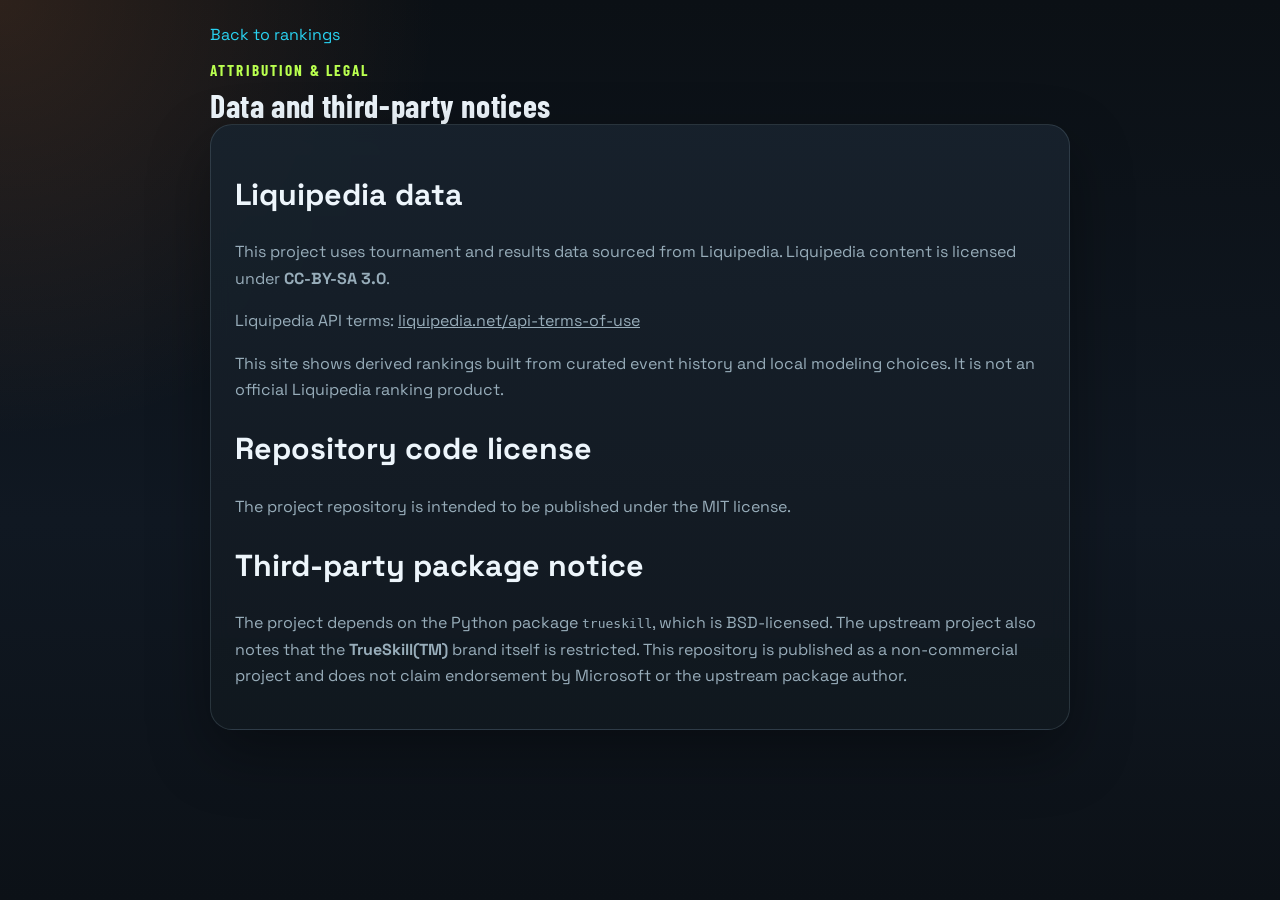
==== docs/legal.html @ 913ac441 "Initial public release" ====
<!doctype html>
<html lang="en">
  <head>
    <meta charset="utf-8">
    <meta name="viewport" content="width=device-width, initial-scale=1">
    <title>tmrank attribution and legal</title>
    <link rel="preconnect" href="https://fonts.googleapis.com">
    <link rel="preconnect" href="https://fonts.gstatic.com" crossorigin>
    <link
      href="https://fonts.googleapis.com/css2?family=Barlow+Condensed:wght@500;600;700&family=Space+Grotesk:wght@400;500;700&display=swap"
      rel="stylesheet"
    >
    <link rel="stylesheet" href="./assets/styles.css">
  </head>
  <body class="subpage-body">
    <main class="subpage">
      <a class="subpage__back" href="./index.html">Back to rankings</a>
      <p class="section__eyebrow">Attribution & legal</p>
      <h1>Data and third-party notices</h1>
      <div class="card prose">
        <h2>Liquipedia data</h2>
        <p>
          This project uses tournament and results data sourced from Liquipedia. Liquipedia content is licensed under
          <strong>CC-BY-SA 3.0</strong>.
        </p>
        <p>
          Liquipedia API terms: <a href="https://liquipedia.net/api-terms-of-use" target="_blank" rel="noreferrer">liquipedia.net/api-terms-of-use</a>
        </p>
        <p>
          This site shows derived rankings built from curated event history and local modeling choices. It is not an
          official Liquipedia ranking product.
        </p>
        <h2>Repository code license</h2>
        <p>
          The project repository is intended to be published under the MIT license.
        </p>
        <h2>Third-party package notice</h2>
        <p>
          The project depends on the Python package <code>trueskill</code>, which is BSD-licensed. The upstream project
          also notes that the <strong>TrueSkill(TM)</strong> brand itself is restricted. This repository is published as
          a non-commercial project and does not claim endorsement by Microsoft or the upstream package author.
        </p>
      </div>
    </main>
  </body>
</html>
---- docs/assets/styles.css ----
:root {
  --bg: #0c1117;
  --bg-panel: #141c24;
  --bg-panel-strong: #19242f;
  --line: rgba(183, 212, 227, 0.15);
  --text: #edf5fb;
  --muted: #98adba;
  --accent: #29d3f2;
  --accent-2: #b9ff4f;
  --accent-3: #ff8c42;
  --shadow: 0 24px 60px rgba(0, 0, 0, 0.35);
}

* {
  box-sizing: border-box;
}

html {
  scroll-behavior: smooth;
}

body {
  margin: 0;
  min-height: 100vh;
  background:
    radial-gradient(circle at top left, rgba(41, 211, 242, 0.16), transparent 28%),
    radial-gradient(circle at top right, rgba(255, 140, 66, 0.12), transparent 32%),
    linear-gradient(180deg, #0b1015 0%, #101822 55%, #0c1117 100%);
  color: var(--text);
  font-family: "Space Grotesk", sans-serif;
}

a {
  color: inherit;
}

.site-shell,
.subpage {
  width: min(1180px, calc(100% - 32px));
  margin: 0 auto;
  padding: 24px 0 48px;
}

.hero {
  padding: 36px 0 18px;
}

.hero__eyebrow,
.section__eyebrow {
  margin: 0 0 8px;
  color: var(--accent-2);
  font: 700 0.95rem/1 "Barlow Condensed", sans-serif;
  letter-spacing: 0.14em;
  text-transform: uppercase;
}

.hero__grid {
  display: grid;
  grid-template-columns: 1.7fr 1fr;
  gap: 20px;
  align-items: stretch;
}

.hero h1,
.subpage h1,
.section h2 {
  margin: 0;
  font-family: "Barlow Condensed", sans-serif;
  letter-spacing: 0.02em;
}

.hero h1 {
  font-size: clamp(3rem, 10vw, 6rem);
  line-height: 0.92;
}

.hero__lede {
  max-width: 700px;
  margin: 14px 0 0;
  color: var(--muted);
  font-size: 1.08rem;
  line-height: 1.7;
}

.card {
  border: 1px solid var(--line);
  background: linear-gradient(180deg, rgba(24, 35, 46, 0.9), rgba(17, 24, 31, 0.94));
  border-radius: 22px;
  box-shadow: var(--shadow);
  backdrop-filter: blur(10px);
}

.hero__meta {
  padding: 22px;
}

.stat {
  display: flex;
  flex-direction: column;
  gap: 6px;
}

.stat__label {
  color: var(--muted);
  font-size: 0.85rem;
  text-transform: uppercase;
  letter-spacing: 0.12em;
}

.stat__value {
  font: 700 2rem/1 "Barlow Condensed", sans-serif;
}

.hero__method,
.section__copy,
.site-footer__copy,
.subpage .prose p,
.subpage .prose li {
  color: var(--muted);
  line-height: 1.65;
}

.hero__actions,
.site-footer__links {
  display: flex;
  flex-wrap: wrap;
  gap: 12px;
  margin-top: 20px;
}

.button {
  display: inline-flex;
  align-items: center;
  justify-content: center;
  padding: 12px 16px;
  border-radius: 999px;
  border: 1px solid var(--line);
  text-decoration: none;
  background: rgba(255, 255, 255, 0.03);
  transition: transform 180ms ease, border-color 180ms ease, background 180ms ease;
}

.button:hover {
  transform: translateY(-1px);
  border-color: rgba(41, 211, 242, 0.45);
  background: rgba(41, 211, 242, 0.08);
}

.button--accent {
  border-color: rgba(41, 211, 242, 0.45);
  background: linear-gradient(135deg, rgba(41, 211, 242, 0.18), rgba(185, 255, 79, 0.12));
}

.is-hidden {
  display: none;
}

.content {
  display: flex;
  flex-direction: column;
  gap: 28px;
}

.section {
  display: flex;
  flex-direction: column;
  gap: 14px;
}

.section--split {
  display: grid;
  grid-template-columns: 1fr 1fr;
  gap: 24px;
}

.section__header {
  display: flex;
  justify-content: space-between;
  gap: 20px;
  align-items: end;
}

.section__header h2 {
  font-size: clamp(2rem, 5vw, 3rem);
}

.section__copy {
  max-width: 420px;
  margin: 0;
}

.table-card,
.timeline-card {
  padding: 18px;
}

table {
  width: 100%;
  border-collapse: collapse;
}

th,
td {
  padding: 12px 10px;
  text-align: left;
  border-bottom: 1px solid rgba(183, 212, 227, 0.1);
  font-size: 0.95rem;
}

th {
  color: var(--muted);
  font-size: 0.8rem;
  letter-spacing: 0.12em;
  text-transform: uppercase;
}

tbody tr:hover {
  background: rgba(41, 211, 242, 0.04);
}

.rank-pill {
  display: inline-flex;
  min-width: 34px;
  justify-content: center;
  padding: 6px 9px;
  border-radius: 999px;
  background: rgba(185, 255, 79, 0.12);
  color: var(--accent-2);
  font: 700 0.95rem/1 "Barlow Condensed", sans-serif;
}

.metric-strong {
  color: var(--accent);
  font-weight: 700;
}

.timeline-summary {
  display: grid;
  grid-template-columns: repeat(auto-fit, minmax(240px, 1fr));
  gap: 14px;
  margin-bottom: 18px;
}

.timeline-stat {
  padding: 16px 18px;
  border-radius: 18px;
  border: 1px solid rgba(183, 212, 227, 0.12);
  background:
    linear-gradient(135deg, rgba(255, 140, 66, 0.1), transparent 45%),
    linear-gradient(180deg, rgba(23, 33, 43, 0.95), rgba(16, 23, 31, 0.98));
}

.timeline-stat__label,
.timeline-stat__meta {
  display: block;
}

.timeline-stat__label {
  margin-bottom: 8px;
  color: var(--muted);
  font-size: 0.76rem;
  text-transform: uppercase;
  letter-spacing: 0.12em;
}

.timeline-stat__value {
  display: block;
  margin-bottom: 6px;
  font: 700 1.55rem/1 "Barlow Condensed", sans-serif;
}

.timeline-stat__meta {
  color: var(--accent-2);
  font-size: 0.92rem;
}

.timeline-ribbon-wrap {
  display: flex;
  flex-direction: column;
  gap: 12px;
  padding-top: 8px;
}

.timeline-ribbon {
  display: flex;
  width: 100%;
  min-height: 84px;
  overflow: visible;
  border-radius: 24px;
  border: 1px solid rgba(183, 212, 227, 0.12);
  background: linear-gradient(180deg, rgba(20, 28, 36, 0.95), rgba(14, 20, 28, 0.98));
  box-shadow: inset 0 1px 0 rgba(255, 255, 255, 0.03);
}

.timeline-segment {
  position: relative;
  flex: var(--segment-weight, 1) 1 0;
  min-width: 22px;
  display: flex;
  align-items: center;
  justify-content: center;
  padding: 10px 4px;
  border-right: 1px solid rgba(12, 17, 23, 0.38);
  background:
    linear-gradient(
      135deg,
      hsla(var(--player-hue), 44%, 56%, calc(0.08 - (var(--accent-index, 0) * 0.008))),
      hsla(var(--player-hue-2), 42%, 52%, calc(0.04 + (var(--accent-index, 0) * 0.006)))
    ),
    linear-gradient(180deg, rgba(23, 31, 40, 0.96), rgba(15, 21, 29, 0.99));
  box-shadow: inset 0 1px 0 hsla(var(--player-hue), 45%, 72%, 0.08);
  transition: transform 180ms ease, filter 180ms ease;
  outline: none;
}

.timeline-segment--dominant {
  margin-top: -8px;
  padding-top: 18px;
  box-shadow:
    inset 0 1px 0 hsla(var(--player-hue), 45%, 72%, 0.12),
    0 8px 20px rgba(0, 0, 0, 0.16);
}

.timeline-segment:hover {
  z-index: 1;
  transform: translateY(-2px);
  filter: brightness(1.06);
}

.timeline-segment:focus-visible {
  z-index: 2;
  transform: translateY(-2px);
  filter: brightness(1.06);
  box-shadow:
    inset 0 1px 0 hsla(var(--player-hue), 45%, 72%, 0.08),
    0 0 0 2px rgba(41, 211, 242, 0.34);
}

.timeline-segment:last-child {
  border-right: 0;
}

.timeline-segment__initials {
  display: inline-flex;
  align-items: center;
  justify-content: center;
  min-width: 0;
  padding: 7px 6px 6px;
  border-radius: 12px;
  background:
    linear-gradient(135deg, hsla(var(--player-hue), 42%, 58%, 0.12), rgba(12, 17, 23, 0.12)),
    rgba(12, 17, 23, 0.24);
  border: 1px solid hsla(var(--player-hue), 40%, 68%, 0.08);
  color: var(--text);
  font: 700 clamp(0.72rem, 1.2vw, 1rem)/1 "Barlow Condensed", sans-serif;
  letter-spacing: 0.08em;
  text-transform: uppercase;
  white-space: nowrap;
}

.timeline-floating-tooltip {
  position: fixed;
  z-index: 40;
  display: none;
  min-width: 240px;
  max-width: min(320px, calc(100vw - 32px));
  padding: 15px 17px;
  border-radius: 20px;
  border: 1px solid rgba(183, 212, 227, 0.16);
  background:
    linear-gradient(135deg, rgba(41, 211, 242, 0.08), transparent 44%),
    linear-gradient(180deg, rgba(23, 32, 42, 0.99), rgba(14, 20, 28, 0.995));
  box-shadow: 0 24px 54px rgba(0, 0, 0, 0.42);
  pointer-events: none;
}

.timeline-floating-tooltip::after {
  content: "";
  position: absolute;
  left: 50%;
  top: 100%;
  width: 14px;
  height: 14px;
  background: rgba(17, 24, 31, 0.98);
  border-right: 1px solid rgba(183, 212, 227, 0.12);
  border-bottom: 1px solid rgba(183, 212, 227, 0.12);
  transform: translateX(-50%) rotate(45deg);
}

.timeline-floating-tooltip__eyebrow {
  margin-bottom: 8px;
  color: var(--accent-2);
  font-size: 0.74rem;
  text-transform: uppercase;
  letter-spacing: 0.12em;
}

.timeline-floating-tooltip__player {
  margin-bottom: 8px;
  font: 700 1.55rem/1 "Barlow Condensed", sans-serif;
}

.timeline-floating-tooltip__meta {
  display: flex;
  flex-wrap: wrap;
  gap: 10px 14px;
  color: var(--muted);
  font-size: 0.92rem;
}

.timeline-ribbon__hint {
  margin: 0;
  color: var(--muted);
  font-size: 0.92rem;
}

.timeline-axis {
  position: relative;
  height: 34px;
  margin: 2px 4px 0;
  border-top: 1px solid rgba(183, 212, 227, 0.08);
}

.timeline-axis__tick {
  position: absolute;
  top: 0;
  transform: translateX(-50%);
  display: flex;
  flex-direction: column;
  align-items: center;
  gap: 6px;
}

.timeline-axis__line {
  width: 1px;
  height: 8px;
  background: rgba(183, 212, 227, 0.18);
}

.timeline-axis__label {
  color: var(--muted);
  font-size: 0.78rem;
  letter-spacing: 0.08em;
}

.profile-grid {
  display: grid;
  grid-template-columns: repeat(auto-fit, minmax(280px, 1fr));
  gap: 18px;
}

.profile-card {
  padding: 20px;
}

.profile-card h3 {
  margin: 0 0 12px;
  font: 700 1.8rem/1 "Barlow Condensed", sans-serif;
}

.profile-card__split {
  display: grid;
  grid-template-columns: 1fr 1fr;
  gap: 18px;
}

.mini-list {
  margin: 0;
  padding: 0;
  list-style: none;
}

.mini-list li {
  display: flex;
  justify-content: space-between;
  align-items: center;
  gap: 12px;
  padding: 8px 0;
  border-bottom: 1px solid rgba(183, 212, 227, 0.08);
}

.mini-list__identity {
  display: flex;
  align-items: center;
  gap: 10px;
  min-width: 0;
}

.mini-rank-pill {
  display: inline-flex;
  min-width: 26px;
  justify-content: center;
  padding: 4px 7px;
  border-radius: 999px;
  background: rgba(185, 255, 79, 0.1);
  color: var(--accent-2);
  font: 700 0.8rem/1 "Barlow Condensed", sans-serif;
}

.mini-list__name {
  min-width: 0;
  overflow: hidden;
  text-overflow: ellipsis;
  white-space: nowrap;
}

.mini-list__value {
  color: var(--accent);
  font-weight: 700;
}

.site-footer {
  margin-top: 32px;
  padding: 20px 22px;
  display: flex;
  justify-content: space-between;
  gap: 18px;
  align-items: end;
}

.site-footer__links {
  margin-top: 0;
  align-items: center;
  color: var(--muted);
}

.subpage-body {
  background:
    radial-gradient(circle at top left, rgba(255, 140, 66, 0.14), transparent 28%),
    linear-gradient(180deg, #0b1015 0%, #101822 58%, #0c1117 100%);
}

.subpage {
  max-width: 860px;
}

.subpage__back {
  display: inline-flex;
  margin-bottom: 18px;
  color: var(--accent);
  text-decoration: none;
}

.prose {
  padding: 24px;
}

.prose h2 {
  margin-top: 26px;
  font-size: 1.9rem;
}

.prose ul {
  padding-left: 20px;
}

.notice {
  padding: 18px;
  border-radius: 16px;
  border: 1px dashed rgba(255, 140, 66, 0.4);
  color: var(--muted);
}

@media (max-width: 900px) {
  .hero__grid,
  .section--split,
  .profile-card__split,
  .site-footer {
    grid-template-columns: 1fr;
    flex-direction: column;
    align-items: stretch;
  }

  .section__header {
    flex-direction: column;
    align-items: flex-start;
  }

  .site-shell,
  .subpage {
    width: min(100% - 20px, 1180px);
  }

  .timeline-summary {
    grid-template-columns: 1fr;
  }

  .timeline-ribbon {
    min-height: 72px;
  }

  .timeline-segment--dominant {
    margin-top: -4px;
    padding-top: 14px;
  }

  .timeline-tooltip {
    min-width: 190px;
    padding: 12px 14px;
  }

  th,
  td {
    padding: 10px 8px;
    font-size: 0.88rem;
  }
}
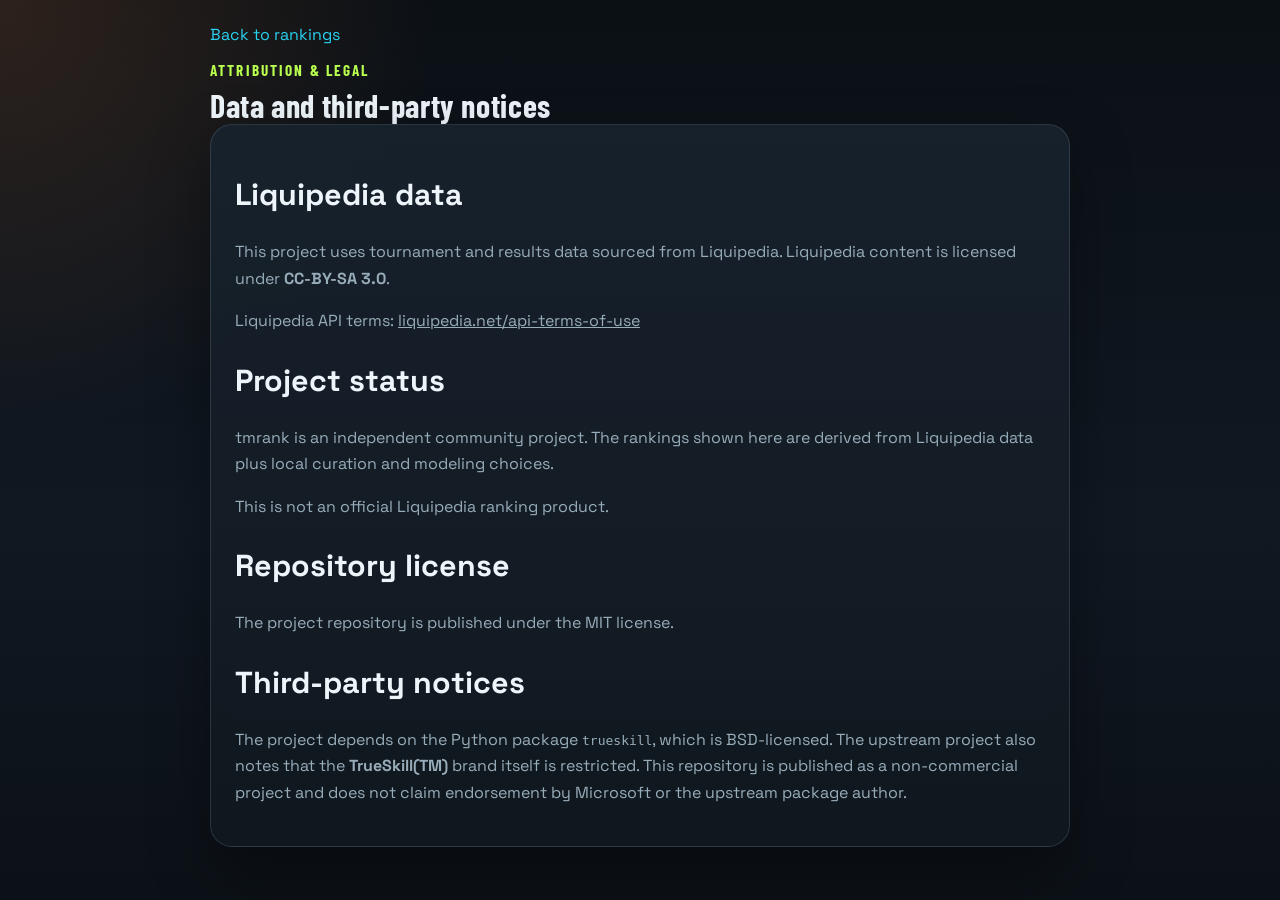
==== commit 86e01042: "Polish site copy, layout, and mobile interactions" ====
--- a/docs/legal.html
+++ b/docs/legal.html
@@ -10,7 +10,7 @@
       href="https://fonts.googleapis.com/css2?family=Barlow+Condensed:wght@500;600;700&family=Space+Grotesk:wght@400;500;700&display=swap"
       rel="stylesheet"
     >
-    <link rel="stylesheet" href="./assets/styles.css">
+    <link rel="stylesheet" href="./assets/styles.css?v=20260424j">
   </head>
   <body class="subpage-body">
     <main class="subpage">
@@ -26,15 +26,19 @@
         <p>
           Liquipedia API terms: <a href="https://liquipedia.net/api-terms-of-use" target="_blank" rel="noreferrer">liquipedia.net/api-terms-of-use</a>
         </p>
+        <h2>Project status</h2>
         <p>
-          This site shows derived rankings built from curated event history and local modeling choices. It is not an
-          official Liquipedia ranking product.
+          tmrank is an independent community project. The rankings shown here are derived from Liquipedia data plus
+          local curation and modeling choices.
         </p>
-        <h2>Repository code license</h2>
         <p>
-          The project repository is intended to be published under the MIT license.
+          This is not an official Liquipedia ranking product.
         </p>
-        <h2>Third-party package notice</h2>
+        <h2>Repository license</h2>
+        <p>
+          The project repository is published under the MIT license.
+        </p>
+        <h2>Third-party notices</h2>
         <p>
           The project depends on the Python package <code>trueskill</code>, which is BSD-licensed. The upstream project
           also notes that the <strong>TrueSkill(TM)</strong> brand itself is restricted. This repository is published as
--- a/docs/assets/styles.css
+++ b/docs/assets/styles.css
@@ -58,7 +58,7 @@
   display: grid;
   grid-template-columns: 1.7fr 1fr;
   gap: 20px;
-  align-items: stretch;
+  align-items: start;
 }
 
 .hero h1,
@@ -82,6 +82,10 @@
   line-height: 1.7;
 }
 
+.hero__main {
+  max-width: 760px;
+}
+
 .card {
   border: 1px solid var(--line);
   background: linear-gradient(180deg, rgba(24, 35, 46, 0.9), rgba(17, 24, 31, 0.94));
@@ -91,7 +95,23 @@
 }
 
 .hero__meta {
-  padding: 22px;
+  width: min(100%, 380px);
+  padding: 18px 20px;
+  justify-self: end;
+}
+
+.hero__meta .stat {
+  gap: 4px;
+}
+
+.hero__meta .stat__value {
+  color: rgba(237, 245, 251, 0.86);
+  font: 700 1.08rem/1.3 "Space Grotesk", sans-serif;
+  letter-spacing: 0.01em;
+}
+
+.hero__meta .stat__label {
+  font-size: 0.8rem;
 }
 
 .stat {
@@ -126,6 +146,10 @@
   flex-wrap: wrap;
   gap: 12px;
   margin-top: 20px;
+}
+
+.hero__actions {
+  margin-top: 14px;
 }
 
 .button {
@@ -140,6 +164,10 @@
   transition: transform 180ms ease, border-color 180ms ease, background 180ms ease;
 }
 
+.hero__meta .button {
+  padding: 10px 14px;
+}
+
 .button:hover {
   transform: translateY(-1px);
   border-color: rgba(41, 211, 242, 0.45);
@@ -173,6 +201,24 @@
   gap: 24px;
 }
 
+.section--split > div {
+  display: flex;
+  flex-direction: column;
+  gap: 14px;
+}
+
+.section--split .section__header {
+  display: grid;
+  grid-template-columns: minmax(220px, 280px) minmax(0, 1fr);
+  gap: 24px;
+  align-items: end;
+}
+
+.section--split .section__header h2 {
+  font-size: clamp(2rem, 4vw, 2.8rem);
+  line-height: 0.95;
+}
+
 .section__header {
   display: flex;
   justify-content: space-between;
@@ -189,14 +235,171 @@
   margin: 0;
 }
 
+.section__copy--wide {
+  max-width: 560px;
+}
+
+.section__copy p {
+  margin: 0;
+}
+
+.section__copy p + p {
+  margin-top: 10px;
+}
+
+.section__hint {
+  color: rgba(152, 173, 186, 0.88);
+  font-size: 0.95rem;
+  line-height: 1.55;
+}
+
+.explainer-card {
+  padding: 20px 22px;
+}
+
+.explainer-grid {
+  display: grid;
+  grid-template-columns: repeat(auto-fit, minmax(220px, 1fr));
+  gap: 14px;
+}
+
+.explainer-item {
+  padding: 14px 16px;
+  border: 1px solid rgba(183, 212, 227, 0.08);
+  border-radius: 18px;
+  background:
+    linear-gradient(135deg, rgba(41, 211, 242, 0.03), transparent 46%),
+    rgba(255, 255, 255, 0.02);
+}
+
+.explainer-item h3 {
+  margin: 0 0 8px;
+  font: 700 1.35rem/1 "Barlow Condensed", sans-serif;
+}
+
+.explainer-item p,
+.explainer-note {
+  margin: 0;
+  color: var(--muted);
+  line-height: 1.6;
+}
+
+.explainer-note {
+  margin-top: 14px;
+  font-size: 0.95rem;
+}
+
 .table-card,
 .timeline-card {
   padding: 18px;
 }
 
-table {
+.table-scroll {
+  overflow-x: auto;
+  overflow-y: hidden;
+  margin: 0 -4px;
+  padding: 0 4px 4px;
+  -webkit-overflow-scrolling: touch;
+  scrollbar-width: thin;
+  scrollbar-color: rgba(41, 211, 242, 0.35) rgba(255, 255, 255, 0.04);
+}
+
+.table-scroll::-webkit-scrollbar,
+.timeline-scroll::-webkit-scrollbar {
+  height: 10px;
+}
+
+.table-scroll::-webkit-scrollbar-track,
+.timeline-scroll::-webkit-scrollbar-track {
+  background: rgba(255, 255, 255, 0.04);
+  border-radius: 999px;
+}
+
+.table-scroll::-webkit-scrollbar-thumb,
+.timeline-scroll::-webkit-scrollbar-thumb {
+  background: rgba(41, 211, 242, 0.28);
+  border-radius: 999px;
+}
+
+table,
+.data-table {
   width: 100%;
   border-collapse: collapse;
+}
+
+.data-table {
+  width: max-content;
+  min-width: 100%;
+}
+
+.data-table--goat {
+  width: 100%;
+  table-layout: fixed;
+  min-width: 820px;
+}
+
+.data-table--goat th:nth-child(1),
+.data-table--goat td:nth-child(1) {
+  width: 9%;
+}
+
+.data-table--goat th:nth-child(2),
+.data-table--goat td:nth-child(2) {
+  width: 27%;
+}
+
+.data-table--goat th:nth-child(3),
+.data-table--goat td:nth-child(3),
+.data-table--goat th:nth-child(4),
+.data-table--goat td:nth-child(4) {
+  width: 11%;
+}
+
+.data-table--goat th:nth-child(5),
+.data-table--goat td:nth-child(5) {
+  width: 15%;
+}
+
+.data-table--goat th:nth-child(6),
+.data-table--goat td:nth-child(6) {
+  width: 13%;
+}
+
+.data-table--goat th:nth-child(7),
+.data-table--goat td:nth-child(7) {
+  width: 14%;
+}
+
+.data-table--goat th:nth-child(n+3),
+.data-table--goat td:nth-child(n+3) {
+  text-align: right;
+  font-variant-numeric: tabular-nums;
+}
+
+.goat-player-trigger {
+  appearance: none;
+  border: 0;
+  padding: 0;
+  background: transparent;
+  color: inherit;
+  font: inherit;
+  font-weight: 700;
+  cursor: help;
+  transition: color 180ms ease, text-shadow 180ms ease;
+}
+
+.goat-player-trigger:hover,
+.goat-player-trigger:focus-visible {
+  color: #f2f7fb;
+  text-shadow: 0 0 12px rgba(41, 211, 242, 0.12);
+  outline: none;
+}
+
+.goat-player-trigger--mobile {
+  display: block;
+  width: 100%;
+  text-align: left;
+  cursor: pointer;
 }
 
 th,
@@ -234,6 +437,184 @@
   font-weight: 700;
 }
 
+.title-points-trigger {
+  padding: 0;
+  border: 0;
+  background: transparent;
+  cursor: pointer;
+  font: inherit;
+}
+
+.title-points-trigger:hover,
+.title-points-trigger:focus-visible {
+  color: var(--accent-2);
+  outline: none;
+}
+
+.goat-mobile-list {
+  display: grid;
+  gap: 12px;
+  margin: 0;
+  padding: 0;
+  width: 100%;
+}
+
+.goat-mobile-card {
+  display: block;
+  width: 100%;
+  padding: 14px;
+  border-radius: 18px;
+  border: 1px solid rgba(183, 212, 227, 0.1);
+  background:
+    linear-gradient(135deg, rgba(41, 211, 242, 0.05), transparent 42%),
+    linear-gradient(180deg, rgba(20, 28, 36, 0.94), rgba(14, 20, 28, 0.98));
+}
+
+.goat-mobile-card__header {
+  display: flex;
+  justify-content: space-between;
+  gap: 12px;
+  align-items: flex-start;
+  margin-bottom: 12px;
+}
+
+.goat-mobile-card__identity {
+  display: flex;
+  align-items: center;
+  gap: 12px;
+  min-width: 0;
+}
+
+.goat-mobile-card__name {
+  font: 700 1.45rem/1 "Barlow Condensed", sans-serif;
+  word-break: break-word;
+}
+
+.goat-mobile-card__label {
+  margin-top: 5px;
+  color: var(--muted);
+  font-size: 0.76rem;
+  text-transform: uppercase;
+  letter-spacing: 0.12em;
+}
+
+.goat-mobile-card__score {
+  flex: 0 0 auto;
+  color: var(--accent);
+  font: 700 1.5rem/1 "Barlow Condensed", sans-serif;
+  text-align: right;
+}
+
+.goat-mobile-card__metrics {
+  display: grid;
+  grid-template-columns: 1fr 1fr;
+  gap: 10px;
+  width: 100%;
+}
+
+.goat-mobile-metric {
+  padding: 10px 12px;
+  border-radius: 14px;
+  border: 1px solid rgba(183, 212, 227, 0.08);
+  background: rgba(255, 255, 255, 0.02);
+}
+
+.goat-mobile-metric__label,
+.goat-mobile-metric__value {
+  display: block;
+}
+
+.goat-mobile-metric__label {
+  margin-bottom: 6px;
+  color: var(--muted);
+  font-size: 0.72rem;
+  text-transform: uppercase;
+  letter-spacing: 0.1em;
+}
+
+.goat-mobile-metric__value {
+  font: 700 1.05rem/1 "Barlow Condensed", sans-serif;
+}
+
+.current-list {
+  display: grid;
+  gap: 0;
+}
+
+.current-list__header,
+.current-list__row {
+  display: grid;
+  grid-template-columns: 86px minmax(150px, 1fr) 116px 116px;
+  gap: 18px;
+  align-items: center;
+}
+
+.current-list__header {
+  min-height: 52px;
+  padding: 0 12px 12px;
+  border-bottom: 1px solid rgba(183, 212, 227, 0.12);
+  color: var(--muted);
+  font-size: 0.8rem;
+  letter-spacing: 0.12em;
+  text-transform: uppercase;
+  align-items: start;
+}
+
+.current-list__header span:nth-child(3),
+.current-list__header span:nth-child(4) {
+  text-align: right;
+}
+
+.current-list__events-heading {
+  display: inline-flex;
+  flex-direction: column;
+  gap: 2px;
+  justify-self: end;
+  line-height: 1.2;
+}
+
+.current-list__row {
+  padding: 13px 12px;
+  border-bottom: 1px solid rgba(183, 212, 227, 0.1);
+  transition: background 180ms ease;
+}
+
+.current-list__row:last-child {
+  border-bottom: 0;
+}
+
+.current-list__row:hover {
+  background: rgba(41, 211, 242, 0.04);
+}
+
+.current-list__row--interactive {
+  cursor: pointer;
+}
+
+.current-list__row--interactive:focus-visible {
+  outline: 1px solid rgba(41, 211, 242, 0.45);
+  outline-offset: 3px;
+}
+
+.current-list__player {
+  min-width: 0;
+  font-weight: 700;
+}
+
+.current-list__rating,
+.current-list__events {
+  font-variant-numeric: tabular-nums;
+  text-align: right;
+}
+
+.current-list__rating strong {
+  color: var(--accent);
+}
+
+.current-list__mobile-label {
+  display: none;
+}
+
 .timeline-summary {
   display: grid;
   grid-template-columns: repeat(auto-fit, minmax(240px, 1fr));
@@ -281,24 +662,43 @@
   padding-top: 8px;
 }
 
+.timeline-scroll {
+  overflow-x: auto;
+  overflow-y: visible;
+  padding: 0 4px 6px;
+  margin: 0 -4px;
+  -webkit-overflow-scrolling: touch;
+  scrollbar-width: thin;
+  scrollbar-color: rgba(41, 211, 242, 0.35) rgba(255, 255, 255, 0.04);
+}
+
+.timeline-ribbon-stage {
+  min-width: 100%;
+  padding-top: 8px;
+}
+
 .timeline-ribbon {
-  display: flex;
+  --ribbon-height: 84px;
+  display: flex;
+  align-items: flex-end;
   width: 100%;
-  min-height: 84px;
+  height: var(--ribbon-height);
   overflow: visible;
   border-radius: 24px;
-  border: 1px solid rgba(183, 212, 227, 0.12);
-  background: linear-gradient(180deg, rgba(20, 28, 36, 0.95), rgba(14, 20, 28, 0.98));
-  box-shadow: inset 0 1px 0 rgba(255, 255, 255, 0.03);
+  border: 0;
+  background: transparent;
+  box-shadow: none;
 }
 
 .timeline-segment {
   position: relative;
   flex: var(--segment-weight, 1) 1 0;
-  min-width: 22px;
+  min-width: 8px;
   display: flex;
   align-items: center;
   justify-content: center;
+  align-self: flex-end;
+  height: calc(var(--ribbon-height) - 8px);
   padding: 10px 4px;
   border-right: 1px solid rgba(12, 17, 23, 0.38);
   background:
@@ -313,9 +713,13 @@
   outline: none;
 }
 
+.timeline-segment--compact {
+  padding-left: 0;
+  padding-right: 0;
+}
+
 .timeline-segment--dominant {
-  margin-top: -8px;
-  padding-top: 18px;
+  height: var(--ribbon-height);
   box-shadow:
     inset 0 1px 0 hsla(var(--player-hue), 45%, 72%, 0.12),
     0 8px 20px rgba(0, 0, 0, 0.16);
@@ -340,7 +744,7 @@
   border-right: 0;
 }
 
-.timeline-segment__initials {
+.timeline-segment__label {
   display: inline-flex;
   align-items: center;
   justify-content: center;
@@ -356,6 +760,12 @@
   letter-spacing: 0.08em;
   text-transform: uppercase;
   white-space: nowrap;
+  overflow: hidden;
+  text-overflow: ellipsis;
+}
+
+.timeline-segment__label--initials {
+  text-transform: uppercase;
 }
 
 .timeline-floating-tooltip {
@@ -414,6 +824,161 @@
   font-size: 0.92rem;
 }
 
+.title-floating-tooltip {
+  position: fixed;
+  z-index: 45;
+  display: none;
+  min-width: 260px;
+  max-width: min(360px, calc(100vw - 32px));
+  padding: 16px 18px;
+  border-radius: 20px;
+  border: 1px solid rgba(183, 212, 227, 0.16);
+  background:
+    linear-gradient(135deg, rgba(255, 140, 66, 0.08), transparent 44%),
+    linear-gradient(180deg, rgba(23, 32, 42, 0.99), rgba(14, 20, 28, 0.995));
+  box-shadow: 0 24px 54px rgba(0, 0, 0, 0.42);
+  pointer-events: auto;
+}
+
+.title-floating-tooltip::after {
+  content: "";
+  position: absolute;
+  left: 50%;
+  width: 14px;
+  height: 14px;
+  background: rgba(17, 24, 31, 0.98);
+  border-right: 1px solid rgba(183, 212, 227, 0.12);
+  border-bottom: 1px solid rgba(183, 212, 227, 0.12);
+  transform: translateX(-50%) rotate(45deg);
+}
+
+.title-floating-tooltip[data-position="above"]::after {
+  top: 100%;
+}
+
+.title-floating-tooltip[data-position="below"]::after {
+  top: -8px;
+  transform: translateX(-50%) rotate(225deg);
+}
+
+.title-floating-tooltip__eyebrow {
+  margin-bottom: 8px;
+  color: var(--accent-3);
+  font-size: 0.74rem;
+  text-transform: uppercase;
+  letter-spacing: 0.12em;
+}
+
+.title-floating-tooltip__header {
+  display: flex;
+  justify-content: space-between;
+  gap: 12px;
+  align-items: end;
+  margin-bottom: 12px;
+}
+
+.title-floating-tooltip__player {
+  font: 700 1.45rem/1 "Barlow Condensed", sans-serif;
+}
+
+.title-floating-tooltip__list {
+  display: grid;
+  gap: 10px;
+  max-height: 280px;
+  overflow-y: auto;
+  overscroll-behavior: contain;
+  padding-right: 2px;
+}
+
+.title-floating-tooltip__item {
+  display: grid;
+  grid-template-columns: auto 1fr;
+  gap: 10px;
+  align-items: start;
+  padding-top: 2px;
+}
+
+.title-floating-tooltip__item--group-start {
+  margin-top: 6px;
+  padding-top: 12px;
+  border-top: 1px solid rgba(183, 212, 227, 0.12);
+}
+
+.title-floating-tooltip__badge {
+  display: inline-flex;
+  min-width: 40px;
+  justify-content: center;
+  padding: 6px 8px;
+  border-radius: 999px;
+  font: 700 0.82rem/1 "Barlow Condensed", sans-serif;
+}
+
+.title-floating-tooltip__badge--1 {
+  background: rgba(185, 255, 79, 0.12);
+  color: var(--accent-2);
+}
+
+.title-floating-tooltip__badge--2 {
+  background: rgba(41, 211, 242, 0.12);
+  color: var(--accent);
+}
+
+.title-floating-tooltip__badge--3 {
+  background: rgba(255, 140, 66, 0.12);
+  color: var(--accent-3);
+}
+
+.title-floating-tooltip__item-copy {
+  min-width: 0;
+}
+
+.title-floating-tooltip__item-name {
+  font-weight: 700;
+  line-height: 1.35;
+}
+
+.title-floating-tooltip__item-meta {
+  display: flex;
+  flex-wrap: wrap;
+  gap: 6px 10px;
+  margin-top: 4px;
+  color: var(--muted);
+  font-size: 0.82rem;
+}
+
+.title-floating-tooltip__tag {
+  color: var(--accent-2);
+}
+
+.goat-player-tooltip__stats {
+  display: grid;
+  grid-template-columns: repeat(2, minmax(0, 1fr));
+  gap: 10px 16px;
+  margin: 0;
+}
+
+.goat-player-tooltip__stat {
+  margin: 0;
+}
+
+.goat-player-tooltip__stat dt {
+  margin: 0 0 4px;
+  color: var(--muted);
+  font-size: 0.75rem;
+  letter-spacing: 0.12em;
+  text-transform: uppercase;
+}
+
+.goat-player-tooltip__stat dd {
+  margin: 0;
+  font-weight: 700;
+  line-height: 1.3;
+}
+
+.goat-player-tooltip__stat--wide {
+  grid-column: 1 / -1;
+}
+
 .timeline-axis {
   position: relative;
   height: 34px;
@@ -443,6 +1008,14 @@
   letter-spacing: 0.08em;
 }
 
+.timeline-axis__tick--start {
+  transform: none;
+}
+
+.timeline-axis__tick--end {
+  transform: translateX(-100%);
+}
+
 .profile-grid {
   display: grid;
   grid-template-columns: repeat(auto-fit, minmax(280px, 1fr));
@@ -456,12 +1029,6 @@
 .profile-card h3 {
   margin: 0 0 12px;
   font: 700 1.8rem/1 "Barlow Condensed", sans-serif;
-}
-
-.profile-card__split {
-  display: grid;
-  grid-template-columns: 1fr 1fr;
-  gap: 18px;
 }
 
 .mini-list {
@@ -477,6 +1044,22 @@
   gap: 12px;
   padding: 8px 0;
   border-bottom: 1px solid rgba(183, 212, 227, 0.08);
+}
+
+.mini-list__row--interactive {
+  margin: 0 -8px;
+  padding-inline: 8px;
+  border-radius: 12px;
+  cursor: pointer;
+  transition: background 180ms ease, border-color 180ms ease, transform 180ms ease;
+}
+
+.mini-list__row--interactive:hover,
+.mini-list__row--interactive:focus-visible {
+  outline: none;
+  background: rgba(41, 211, 242, 0.05);
+  border-color: rgba(41, 211, 242, 0.16);
+  transform: translateY(-1px);
 }
 
 .mini-list__identity {
@@ -509,13 +1092,24 @@
   font-weight: 700;
 }
 
+.mini-list__score {
+  display: flex;
+  align-items: baseline;
+  gap: 8px;
+  font-variant-numeric: tabular-nums;
+}
+
+.mini-list__value-label {
+  display: none;
+}
+
 .site-footer {
   margin-top: 32px;
-  padding: 20px 22px;
+  padding: 18px 22px;
   display: flex;
   justify-content: space-between;
   gap: 18px;
-  align-items: end;
+  align-items: center;
 }
 
 .site-footer__links {
@@ -564,7 +1158,6 @@
 @media (max-width: 900px) {
   .hero__grid,
   .section--split,
-  .profile-card__split,
   .site-footer {
     grid-template-columns: 1fr;
     flex-direction: column;
@@ -576,22 +1169,38 @@
     align-items: flex-start;
   }
 
+  .section--split .section__header {
+    display: flex;
+  }
+
   .site-shell,
   .subpage {
     width: min(100% - 20px, 1180px);
   }
 
+  .hero {
+    padding-top: 26px;
+  }
+
+  .section {
+    gap: 12px;
+  }
+
   .timeline-summary {
     grid-template-columns: 1fr;
   }
 
+  .timeline-ribbon-stage {
+    min-width: 640px;
+    padding-top: 4px;
+  }
+
   .timeline-ribbon {
-    min-height: 72px;
-  }
-
-  .timeline-segment--dominant {
-    margin-top: -4px;
-    padding-top: 14px;
+    --ribbon-height: 72px;
+  }
+
+  .timeline-segment {
+    height: calc(var(--ribbon-height) - 4px);
   }
 
   .timeline-tooltip {
@@ -604,4 +1213,181 @@
     padding: 10px 8px;
     font-size: 0.88rem;
   }
-}
+
+  th,
+  td,
+  .timeline-axis__label,
+  .timeline-segment__label {
+    white-space: nowrap;
+  }
+}
+
+@media (max-width: 640px) {
+  .site-shell,
+  .subpage {
+    width: calc(100% - 16px);
+  }
+
+  .hero__meta,
+  .table-card,
+  .timeline-card,
+  .profile-card,
+  .site-footer,
+  .prose {
+    padding: 16px;
+  }
+
+  .section__header h2 {
+    font-size: clamp(2.2rem, 10vw, 2.7rem);
+  }
+
+  .section__copy,
+  .hero__lede {
+    font-size: 0.98rem;
+    line-height: 1.6;
+  }
+
+  .rank-pill {
+    min-width: 30px;
+    padding: 5px 8px;
+  }
+
+  .goat-mobile-card__header {
+    align-items: center;
+  }
+
+  .goat-mobile-card__score {
+    font-size: 1.35rem;
+  }
+
+  .current-list {
+    gap: 10px;
+  }
+
+  .current-list__header {
+    display: none;
+  }
+
+  .current-list.current-list--titles .current-list__header {
+    display: none;
+  }
+
+  .current-list__row {
+    grid-template-columns: auto minmax(0, 1fr) auto;
+    grid-template-areas:
+      "rank player rating"
+      "rank player events";
+    gap: 4px 12px;
+    padding: 13px 14px;
+    border: 1px solid rgba(183, 212, 227, 0.1);
+    border-radius: 16px;
+    background:
+      linear-gradient(135deg, rgba(185, 255, 79, 0.04), transparent 42%),
+      rgba(255, 255, 255, 0.015);
+  }
+
+  .current-list__rank {
+    grid-area: rank;
+    align-self: center;
+  }
+
+  .current-list__player {
+    grid-area: player;
+    align-self: center;
+    font: 700 1.25rem/1 "Barlow Condensed", sans-serif;
+  }
+
+  .current-list__rating {
+    grid-area: rating;
+  }
+
+  .current-list__events {
+    grid-area: events;
+    color: var(--muted);
+    font-size: 0.88rem;
+  }
+
+  .current-list__rating,
+  .current-list__events {
+    display: flex;
+    align-items: baseline;
+    justify-content: flex-end;
+    gap: 8px;
+    text-align: right;
+  }
+
+  .current-list__mobile-label {
+    display: inline;
+    color: var(--muted);
+    font-size: 0.72rem;
+    letter-spacing: 0.1em;
+    text-transform: uppercase;
+  }
+
+  .profile-card .mini-list {
+    display: grid;
+    gap: 10px;
+  }
+
+  .profile-card .mini-list li {
+    display: grid;
+    grid-template-columns: auto minmax(0, 1fr) auto;
+    gap: 12px;
+    align-items: center;
+    padding: 13px 14px;
+    border: 1px solid rgba(183, 212, 227, 0.1);
+    border-radius: 16px;
+    background:
+      linear-gradient(135deg, rgba(41, 211, 242, 0.04), transparent 42%),
+      rgba(255, 255, 255, 0.015);
+  }
+
+  .profile-card .mini-list__row--interactive {
+    margin: 0;
+    padding: 13px 14px;
+  }
+
+  .profile-card .mini-list__identity {
+    gap: 12px;
+  }
+
+  .profile-card .mini-rank-pill {
+    min-width: 30px;
+    padding: 5px 8px;
+    font-size: 0.95rem;
+  }
+
+  .profile-card .mini-list__name {
+    font: 700 1.25rem/1 "Barlow Condensed", sans-serif;
+  }
+
+  .profile-card .mini-list__score {
+    justify-content: flex-end;
+  }
+
+  .profile-card .mini-list__value-label {
+    display: inline;
+    color: var(--muted);
+    font-size: 0.72rem;
+    letter-spacing: 0.1em;
+    text-transform: uppercase;
+  }
+
+  .profile-card .mini-list__value {
+    color: var(--accent);
+  }
+
+  .timeline-ribbon-stage {
+    min-width: 700px;
+    padding-top: 4px;
+  }
+
+  .timeline-axis {
+    margin-left: 2px;
+    margin-right: 2px;
+  }
+
+  .timeline-ribbon__hint {
+    font-size: 0.86rem;
+  }
+}
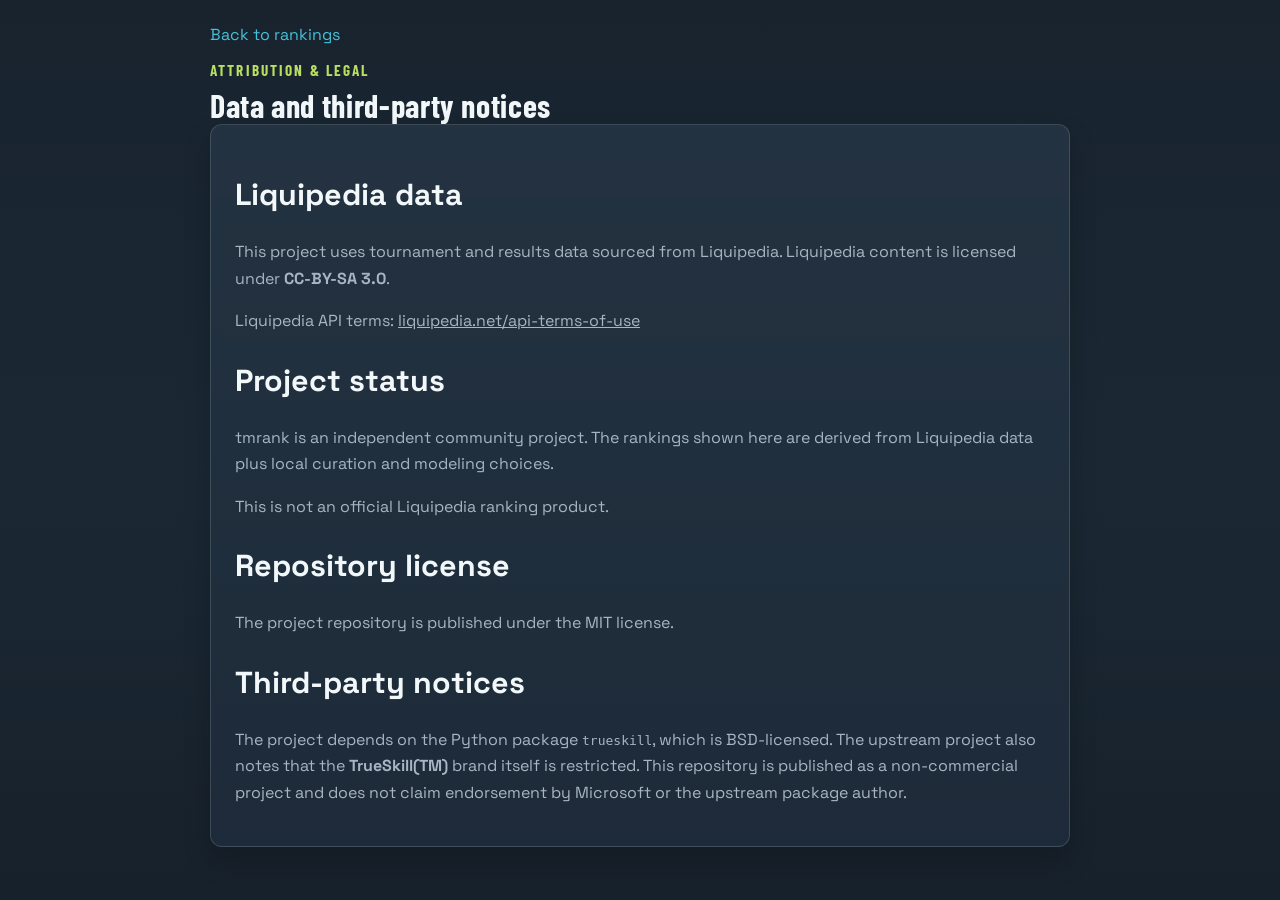
==== commit e413a7da: "Fix mobile site length and overall UX" ====
--- a/docs/legal.html
+++ b/docs/legal.html
@@ -10,7 +10,7 @@
       href="https://fonts.googleapis.com/css2?family=Barlow+Condensed:wght@500;600;700&family=Space+Grotesk:wght@400;500;700&display=swap"
       rel="stylesheet"
     >
-    <link rel="stylesheet" href="./assets/styles.css?v=20260424j">
+    <link rel="stylesheet" href="./assets/styles.css?v=20260424m">
   </head>
   <body class="subpage-body">
     <main class="subpage">
--- a/docs/assets/styles.css
+++ b/docs/assets/styles.css
@@ -1,14 +1,17 @@
 :root {
-  --bg: #0c1117;
-  --bg-panel: #141c24;
-  --bg-panel-strong: #19242f;
-  --line: rgba(183, 212, 227, 0.15);
-  --text: #edf5fb;
-  --muted: #98adba;
-  --accent: #29d3f2;
-  --accent-2: #b9ff4f;
-  --accent-3: #ff8c42;
-  --shadow: 0 24px 60px rgba(0, 0, 0, 0.35);
+  --bg: #17212b;
+  --bg-panel: #223140;
+  --bg-panel-strong: #293a4b;
+  --line: rgba(196, 216, 228, 0.18);
+  --text: #f2f7fa;
+  --muted: #a6b6c2;
+  --accent: #45c2da;
+  --accent-2: #b8df61;
+  --accent-3: #ee985d;
+  --shadow: 0 14px 28px rgba(0, 0, 0, 0.2);
+  --radius-card: 12px;
+  --radius-control: 10px;
+  --radius-panel: 8px;
 }
 
 * {
@@ -23,9 +26,7 @@
   margin: 0;
   min-height: 100vh;
   background:
-    radial-gradient(circle at top left, rgba(41, 211, 242, 0.16), transparent 28%),
-    radial-gradient(circle at top right, rgba(255, 140, 66, 0.12), transparent 32%),
-    linear-gradient(180deg, #0b1015 0%, #101822 55%, #0c1117 100%);
+    linear-gradient(180deg, #18232e 0%, #1b2834 48%, #17212b 100%);
   color: var(--text);
   font-family: "Space Grotesk", sans-serif;
 }
@@ -42,7 +43,82 @@
 }
 
 .hero {
-  padding: 36px 0 18px;
+  position: relative;
+  padding: 28px 0 14px;
+}
+
+.hero__topline {
+  display: flex;
+  align-items: center;
+  justify-content: space-between;
+  gap: 16px;
+  margin-bottom: 14px;
+}
+
+.hero__topline .hero__eyebrow {
+  margin: 0;
+}
+
+.hero__methodology {
+  flex: 0 0 auto;
+  padding: 10px 14px;
+  font-size: 0.92rem;
+  font-weight: 700;
+}
+
+@media (min-width: 901px) {
+  .hero__topline {
+    display: block;
+    padding-right: 160px;
+  }
+
+  .hero__methodology {
+    position: absolute;
+    top: 82px;
+    right: 18px;
+  }
+}
+
+.section-nav {
+  position: sticky;
+  top: 10px;
+  z-index: 30;
+  display: flex;
+  gap: 6px;
+  align-items: center;
+  width: max-content;
+  max-width: 100%;
+  margin: 0 0 20px;
+  padding: 6px;
+  overflow-x: auto;
+  border: 1px solid rgba(196, 216, 228, 0.18);
+  border-radius: var(--radius-card);
+  background: rgba(30, 43, 57, 0.92);
+  box-shadow: 0 12px 28px rgba(0, 0, 0, 0.18);
+  backdrop-filter: blur(10px);
+  scrollbar-width: none;
+}
+
+.section-nav::-webkit-scrollbar {
+  display: none;
+}
+
+.section-nav a {
+  flex: 0 0 auto;
+  padding: 8px 11px;
+  border-radius: var(--radius-control);
+  color: var(--muted);
+  font-size: 0.84rem;
+  font-weight: 700;
+  text-decoration: none;
+  transition: color 160ms ease, background 160ms ease;
+}
+
+.section-nav a:hover,
+.section-nav a:focus-visible {
+  color: var(--text);
+  background: rgba(69, 194, 218, 0.11);
+  outline: none;
 }
 
 .hero__eyebrow,
@@ -88,10 +164,10 @@
 
 .card {
   border: 1px solid var(--line);
-  background: linear-gradient(180deg, rgba(24, 35, 46, 0.9), rgba(17, 24, 31, 0.94));
-  border-radius: 22px;
+  background: linear-gradient(180deg, rgba(36, 51, 66, 0.96), rgba(30, 43, 57, 0.98));
+  border-radius: var(--radius-card);
   box-shadow: var(--shadow);
-  backdrop-filter: blur(10px);
+  backdrop-filter: blur(6px);
 }
 
 .hero__meta {
@@ -157,10 +233,10 @@
   align-items: center;
   justify-content: center;
   padding: 12px 16px;
-  border-radius: 999px;
+  border-radius: var(--radius-control);
   border: 1px solid var(--line);
   text-decoration: none;
-  background: rgba(255, 255, 255, 0.03);
+  background: rgba(255, 255, 255, 0.035);
   transition: transform 180ms ease, border-color 180ms ease, background 180ms ease;
 }
 
@@ -175,8 +251,8 @@
 }
 
 .button--accent {
-  border-color: rgba(41, 211, 242, 0.45);
-  background: linear-gradient(135deg, rgba(41, 211, 242, 0.18), rgba(185, 255, 79, 0.12));
+  border-color: rgba(69, 194, 218, 0.45);
+  background: rgba(69, 194, 218, 0.13);
 }
 
 .is-hidden {
@@ -186,13 +262,14 @@
 .content {
   display: flex;
   flex-direction: column;
-  gap: 28px;
+  gap: 24px;
 }
 
 .section {
   display: flex;
   flex-direction: column;
   gap: 14px;
+  scroll-margin-top: 78px;
 }
 
 .section--split {
@@ -205,6 +282,7 @@
   display: flex;
   flex-direction: column;
   gap: 14px;
+  scroll-margin-top: 78px;
 }
 
 .section--split .section__header {
@@ -254,39 +332,59 @@
 }
 
 .explainer-card {
-  padding: 20px 22px;
+  padding: 16px 18px;
 }
 
 .explainer-grid {
   display: grid;
-  grid-template-columns: repeat(auto-fit, minmax(220px, 1fr));
-  gap: 14px;
+  grid-template-columns: repeat(4, minmax(0, 1fr));
+  gap: 10px;
 }
 
 .explainer-item {
-  padding: 14px 16px;
-  border: 1px solid rgba(183, 212, 227, 0.08);
-  border-radius: 18px;
-  background:
-    linear-gradient(135deg, rgba(41, 211, 242, 0.03), transparent 46%),
-    rgba(255, 255, 255, 0.02);
+  padding: 12px 14px;
+  border: 1px solid rgba(196, 216, 228, 0.12);
+  border-radius: var(--radius-panel);
+  background: rgba(255, 255, 255, 0.025);
+}
+
+.explainer-disclosure summary,
+.explainer-note-disclosure summary,
+.goat-mobile-card__details summary {
+  list-style: none;
+}
+
+.explainer-disclosure summary::-webkit-details-marker,
+.explainer-note-disclosure summary::-webkit-details-marker,
+.goat-mobile-card__details summary::-webkit-details-marker {
+  display: none;
+}
+
+.explainer-disclosure summary {
+  pointer-events: none;
+  cursor: default;
 }
 
 .explainer-item h3 {
-  margin: 0 0 8px;
-  font: 700 1.35rem/1 "Barlow Condensed", sans-serif;
+  margin: 0 0 6px;
+  font: 700 1.18rem/1 "Barlow Condensed", sans-serif;
 }
 
 .explainer-item p,
 .explainer-note {
   margin: 0;
   color: var(--muted);
-  line-height: 1.6;
+  font-size: 0.92rem;
+  line-height: 1.48;
 }
 
 .explainer-note {
-  margin-top: 14px;
-  font-size: 0.95rem;
+  margin-top: 10px;
+  font-size: 0.9rem;
+}
+
+.explainer-note-disclosure summary {
+  display: none;
 }
 
 .table-card,
@@ -312,13 +410,13 @@
 .table-scroll::-webkit-scrollbar-track,
 .timeline-scroll::-webkit-scrollbar-track {
   background: rgba(255, 255, 255, 0.04);
-  border-radius: 999px;
+  border-radius: var(--radius-control);
 }
 
 .table-scroll::-webkit-scrollbar-thumb,
 .timeline-scroll::-webkit-scrollbar-thumb {
   background: rgba(41, 211, 242, 0.28);
-  border-radius: 999px;
+  border-radius: var(--radius-control);
 }
 
 table,
@@ -463,11 +561,9 @@
   display: block;
   width: 100%;
   padding: 14px;
-  border-radius: 18px;
-  border: 1px solid rgba(183, 212, 227, 0.1);
-  background:
-    linear-gradient(135deg, rgba(41, 211, 242, 0.05), transparent 42%),
-    linear-gradient(180deg, rgba(20, 28, 36, 0.94), rgba(14, 20, 28, 0.98));
+  border-radius: var(--radius-card);
+  border: 1px solid rgba(196, 216, 228, 0.12);
+  background: linear-gradient(180deg, rgba(36, 51, 66, 0.96), rgba(30, 43, 57, 0.98));
 }
 
 .goat-mobile-card__header {
@@ -505,6 +601,41 @@
   text-align: right;
 }
 
+.goat-mobile-card__details {
+  border-top: 1px solid rgba(196, 216, 228, 0.1);
+  padding-top: 10px;
+}
+
+.goat-mobile-card__details summary {
+  display: inline-flex;
+  align-items: center;
+  gap: 8px;
+  color: var(--muted);
+  cursor: pointer;
+  font-size: 0.76rem;
+  font-weight: 700;
+  letter-spacing: 0.12em;
+  text-transform: uppercase;
+}
+
+.goat-mobile-card__details summary::after {
+  content: "";
+  width: 7px;
+  height: 7px;
+  border-right: 1px solid currentColor;
+  border-bottom: 1px solid currentColor;
+  transform: translateY(-2px) rotate(45deg);
+  transition: transform 160ms ease;
+}
+
+.goat-mobile-card__details[open] summary {
+  margin-bottom: 10px;
+}
+
+.goat-mobile-card__details[open] summary::after {
+  transform: translateY(2px) rotate(225deg);
+}
+
 .goat-mobile-card__metrics {
   display: grid;
   grid-template-columns: 1fr 1fr;
@@ -514,9 +645,9 @@
 
 .goat-mobile-metric {
   padding: 10px 12px;
-  border-radius: 14px;
-  border: 1px solid rgba(183, 212, 227, 0.08);
-  background: rgba(255, 255, 255, 0.02);
+  border-radius: var(--radius-panel);
+  border: 1px solid rgba(196, 216, 228, 0.1);
+  background: rgba(255, 255, 255, 0.025);
 }
 
 .goat-mobile-metric__label,
@@ -624,11 +755,9 @@
 
 .timeline-stat {
   padding: 16px 18px;
-  border-radius: 18px;
-  border: 1px solid rgba(183, 212, 227, 0.12);
-  background:
-    linear-gradient(135deg, rgba(255, 140, 66, 0.1), transparent 45%),
-    linear-gradient(180deg, rgba(23, 33, 43, 0.95), rgba(16, 23, 31, 0.98));
+  border-radius: var(--radius-card);
+  border: 1px solid rgba(196, 216, 228, 0.14);
+  background: linear-gradient(180deg, rgba(37, 53, 68, 0.96), rgba(30, 43, 57, 0.98));
 }
 
 .timeline-stat__label,
@@ -684,7 +813,7 @@
   width: 100%;
   height: var(--ribbon-height);
   overflow: visible;
-  border-radius: 24px;
+  border-radius: var(--radius-card);
   border: 0;
   background: transparent;
   box-shadow: none;
@@ -700,14 +829,14 @@
   align-self: flex-end;
   height: calc(var(--ribbon-height) - 8px);
   padding: 10px 4px;
-  border-right: 1px solid rgba(12, 17, 23, 0.38);
+  border-right: 1px solid rgba(15, 23, 31, 0.52);
   background:
     linear-gradient(
       135deg,
-      hsla(var(--player-hue), 44%, 56%, calc(0.08 - (var(--accent-index, 0) * 0.008))),
-      hsla(var(--player-hue-2), 42%, 52%, calc(0.04 + (var(--accent-index, 0) * 0.006)))
+      hsla(var(--player-hue), 42%, 58%, calc(0.07 - (var(--accent-index, 0) * 0.006))),
+      hsla(var(--player-hue-2), 38%, 54%, calc(0.035 + (var(--accent-index, 0) * 0.004)))
     ),
-    linear-gradient(180deg, rgba(23, 31, 40, 0.96), rgba(15, 21, 29, 0.99));
+    linear-gradient(180deg, rgba(38, 52, 66, 0.96), rgba(29, 41, 54, 0.99));
   box-shadow: inset 0 1px 0 hsla(var(--player-hue), 45%, 72%, 0.08);
   transition: transform 180ms ease, filter 180ms ease;
   outline: none;
@@ -722,7 +851,7 @@
   height: var(--ribbon-height);
   box-shadow:
     inset 0 1px 0 hsla(var(--player-hue), 45%, 72%, 0.12),
-    0 8px 20px rgba(0, 0, 0, 0.16);
+    0 6px 14px rgba(0, 0, 0, 0.12);
 }
 
 .timeline-segment:hover {
@@ -750,10 +879,8 @@
   justify-content: center;
   min-width: 0;
   padding: 7px 6px 6px;
-  border-radius: 12px;
-  background:
-    linear-gradient(135deg, hsla(var(--player-hue), 42%, 58%, 0.12), rgba(12, 17, 23, 0.12)),
-    rgba(12, 17, 23, 0.24);
+  border-radius: var(--radius-control);
+  background: rgba(15, 23, 31, 0.34);
   border: 1px solid hsla(var(--player-hue), 40%, 68%, 0.08);
   color: var(--text);
   font: 700 clamp(0.72rem, 1.2vw, 1rem)/1 "Barlow Condensed", sans-serif;
@@ -775,12 +902,10 @@
   min-width: 240px;
   max-width: min(320px, calc(100vw - 32px));
   padding: 15px 17px;
-  border-radius: 20px;
-  border: 1px solid rgba(183, 212, 227, 0.16);
-  background:
-    linear-gradient(135deg, rgba(41, 211, 242, 0.08), transparent 44%),
-    linear-gradient(180deg, rgba(23, 32, 42, 0.99), rgba(14, 20, 28, 0.995));
-  box-shadow: 0 24px 54px rgba(0, 0, 0, 0.42);
+  border-radius: var(--radius-card);
+  border: 1px solid rgba(196, 216, 228, 0.18);
+  background: linear-gradient(180deg, rgba(38, 53, 68, 0.99), rgba(29, 41, 54, 0.995));
+  box-shadow: 0 16px 36px rgba(0, 0, 0, 0.28);
   pointer-events: none;
 }
 
@@ -791,9 +916,9 @@
   top: 100%;
   width: 14px;
   height: 14px;
-  background: rgba(17, 24, 31, 0.98);
-  border-right: 1px solid rgba(183, 212, 227, 0.12);
-  border-bottom: 1px solid rgba(183, 212, 227, 0.12);
+  background: rgba(29, 41, 54, 0.99);
+  border-right: 1px solid rgba(196, 216, 228, 0.14);
+  border-bottom: 1px solid rgba(196, 216, 228, 0.14);
   transform: translateX(-50%) rotate(45deg);
 }
 
@@ -831,12 +956,10 @@
   min-width: 260px;
   max-width: min(360px, calc(100vw - 32px));
   padding: 16px 18px;
-  border-radius: 20px;
-  border: 1px solid rgba(183, 212, 227, 0.16);
-  background:
-    linear-gradient(135deg, rgba(255, 140, 66, 0.08), transparent 44%),
-    linear-gradient(180deg, rgba(23, 32, 42, 0.99), rgba(14, 20, 28, 0.995));
-  box-shadow: 0 24px 54px rgba(0, 0, 0, 0.42);
+  border-radius: var(--radius-card);
+  border: 1px solid rgba(196, 216, 228, 0.18);
+  background: linear-gradient(180deg, rgba(38, 53, 68, 0.99), rgba(29, 41, 54, 0.995));
+  box-shadow: 0 16px 36px rgba(0, 0, 0, 0.28);
   pointer-events: auto;
 }
 
@@ -846,9 +969,9 @@
   left: 50%;
   width: 14px;
   height: 14px;
-  background: rgba(17, 24, 31, 0.98);
-  border-right: 1px solid rgba(183, 212, 227, 0.12);
-  border-bottom: 1px solid rgba(183, 212, 227, 0.12);
+  background: rgba(29, 41, 54, 0.99);
+  border-right: 1px solid rgba(196, 216, 228, 0.14);
+  border-bottom: 1px solid rgba(196, 216, 228, 0.14);
   transform: translateX(-50%) rotate(45deg);
 }
 
@@ -901,7 +1024,7 @@
 .title-floating-tooltip__item--group-start {
   margin-top: 6px;
   padding-top: 12px;
-  border-top: 1px solid rgba(183, 212, 227, 0.12);
+  border-top: 1px solid rgba(196, 216, 228, 0.14);
 }
 
 .title-floating-tooltip__badge {
@@ -1049,7 +1172,7 @@
 .mini-list__row--interactive {
   margin: 0 -8px;
   padding-inline: 8px;
-  border-radius: 12px;
+  border-radius: var(--radius-control);
   cursor: pointer;
   transition: background 180ms ease, border-color 180ms ease, transform 180ms ease;
 }
@@ -1119,9 +1242,7 @@
 }
 
 .subpage-body {
-  background:
-    radial-gradient(circle at top left, rgba(255, 140, 66, 0.14), transparent 28%),
-    linear-gradient(180deg, #0b1015 0%, #101822 58%, #0c1117 100%);
+  background: linear-gradient(180deg, #18232e 0%, #1b2834 52%, #17212b 100%);
 }
 
 .subpage {
@@ -1150,7 +1271,7 @@
 
 .notice {
   padding: 18px;
-  border-radius: 16px;
+  border-radius: var(--radius-card);
   border: 1px dashed rgba(255, 140, 66, 0.4);
   color: var(--muted);
 }
@@ -1179,7 +1300,11 @@
   }
 
   .hero {
-    padding-top: 26px;
+    padding-top: 22px;
+  }
+
+  .explainer-grid {
+    grid-template-columns: repeat(2, minmax(0, 1fr));
   }
 
   .section {
@@ -1226,6 +1351,87 @@
   .site-shell,
   .subpage {
     width: calc(100% - 16px);
+  }
+
+  .section-nav {
+    flex-wrap: wrap;
+    width: 100%;
+    gap: 5px;
+    overflow-x: visible;
+  }
+
+  .section-nav a {
+    flex: 1 1 calc(33.333% - 5px);
+    padding: 7px 8px;
+    text-align: center;
+  }
+
+  .section,
+  .section--split > div {
+    scroll-margin-top: 112px;
+  }
+
+  .explainer-grid {
+    grid-template-columns: 1fr;
+    gap: 8px;
+  }
+
+  .explainer-item {
+    padding: 0;
+  }
+
+  .explainer-disclosure summary,
+  .explainer-note-disclosure summary {
+    display: flex;
+    align-items: center;
+    justify-content: space-between;
+    gap: 12px;
+    padding: 13px 14px;
+    cursor: pointer;
+    pointer-events: auto;
+  }
+
+  .explainer-disclosure summary::after,
+  .explainer-note-disclosure summary::after {
+    content: "";
+    flex: 0 0 auto;
+    width: 8px;
+    height: 8px;
+    border-right: 1px solid currentColor;
+    border-bottom: 1px solid currentColor;
+    color: var(--muted);
+    transform: translateY(-2px) rotate(45deg);
+    transition: transform 160ms ease;
+  }
+
+  .explainer-disclosure[open] summary::after,
+  .explainer-note-disclosure[open] summary::after {
+    transform: translateY(2px) rotate(225deg);
+  }
+
+  .explainer-item h3 {
+    margin: 0;
+  }
+
+  .explainer-disclosure p,
+  .explainer-note {
+    padding: 0 14px 14px;
+  }
+
+  .explainer-note-disclosure {
+    margin-top: 8px;
+    border: 1px solid rgba(196, 216, 228, 0.12);
+    border-radius: var(--radius-panel);
+    background: rgba(255, 255, 255, 0.025);
+  }
+
+  .explainer-note-disclosure summary {
+    color: var(--accent-2);
+    font: 700 1.15rem/1 "Barlow Condensed", sans-serif;
+  }
+
+  .explainer-note {
+    margin-top: 0;
   }
 
   .hero__meta,
@@ -1279,11 +1485,9 @@
       "rank player events";
     gap: 4px 12px;
     padding: 13px 14px;
-    border: 1px solid rgba(183, 212, 227, 0.1);
-    border-radius: 16px;
-    background:
-      linear-gradient(135deg, rgba(185, 255, 79, 0.04), transparent 42%),
-      rgba(255, 255, 255, 0.015);
+    border: 1px solid rgba(196, 216, 228, 0.12);
+    border-radius: var(--radius-card);
+    background: rgba(255, 255, 255, 0.025);
   }
 
   .current-list__rank {
@@ -1335,11 +1539,9 @@
     gap: 12px;
     align-items: center;
     padding: 13px 14px;
-    border: 1px solid rgba(183, 212, 227, 0.1);
-    border-radius: 16px;
-    background:
-      linear-gradient(135deg, rgba(41, 211, 242, 0.04), transparent 42%),
-      rgba(255, 255, 255, 0.015);
+    border: 1px solid rgba(196, 216, 228, 0.12);
+    border-radius: var(--radius-card);
+    background: rgba(255, 255, 255, 0.025);
   }
 
   .profile-card .mini-list__row--interactive {
